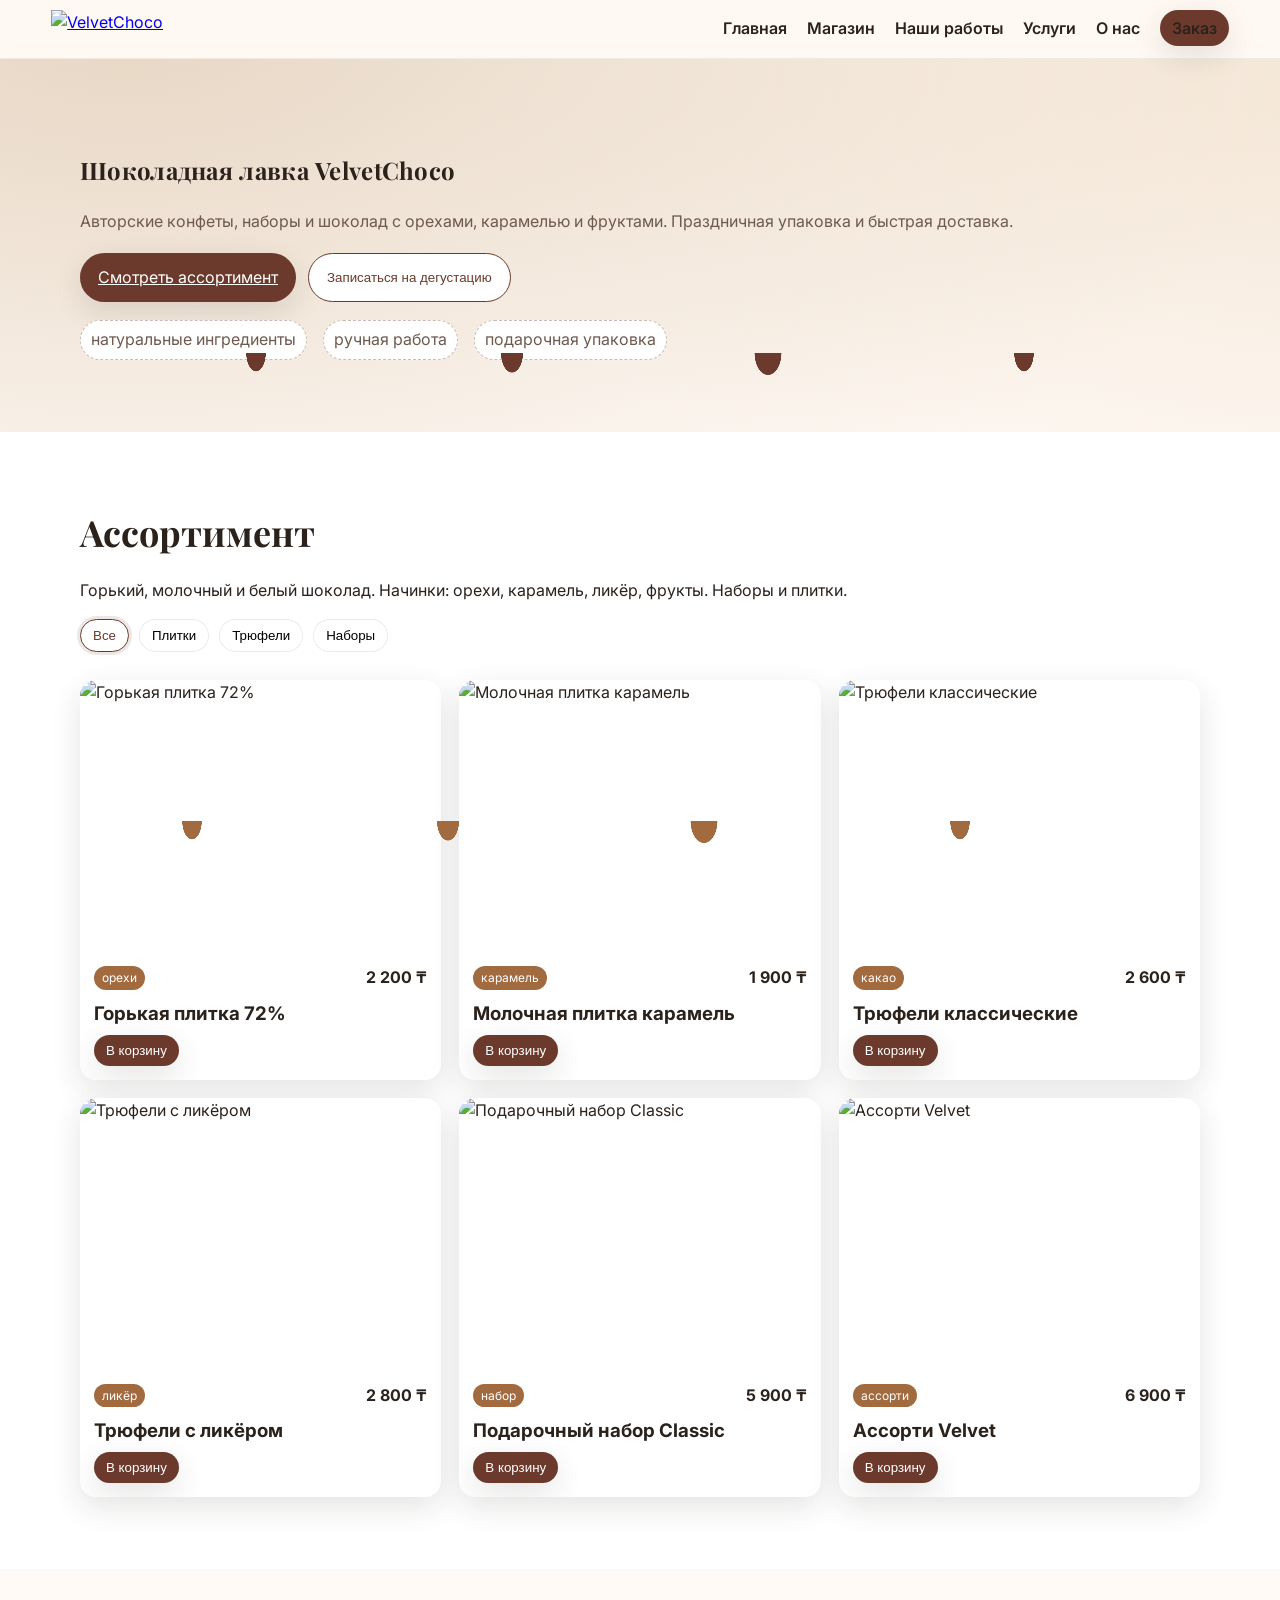
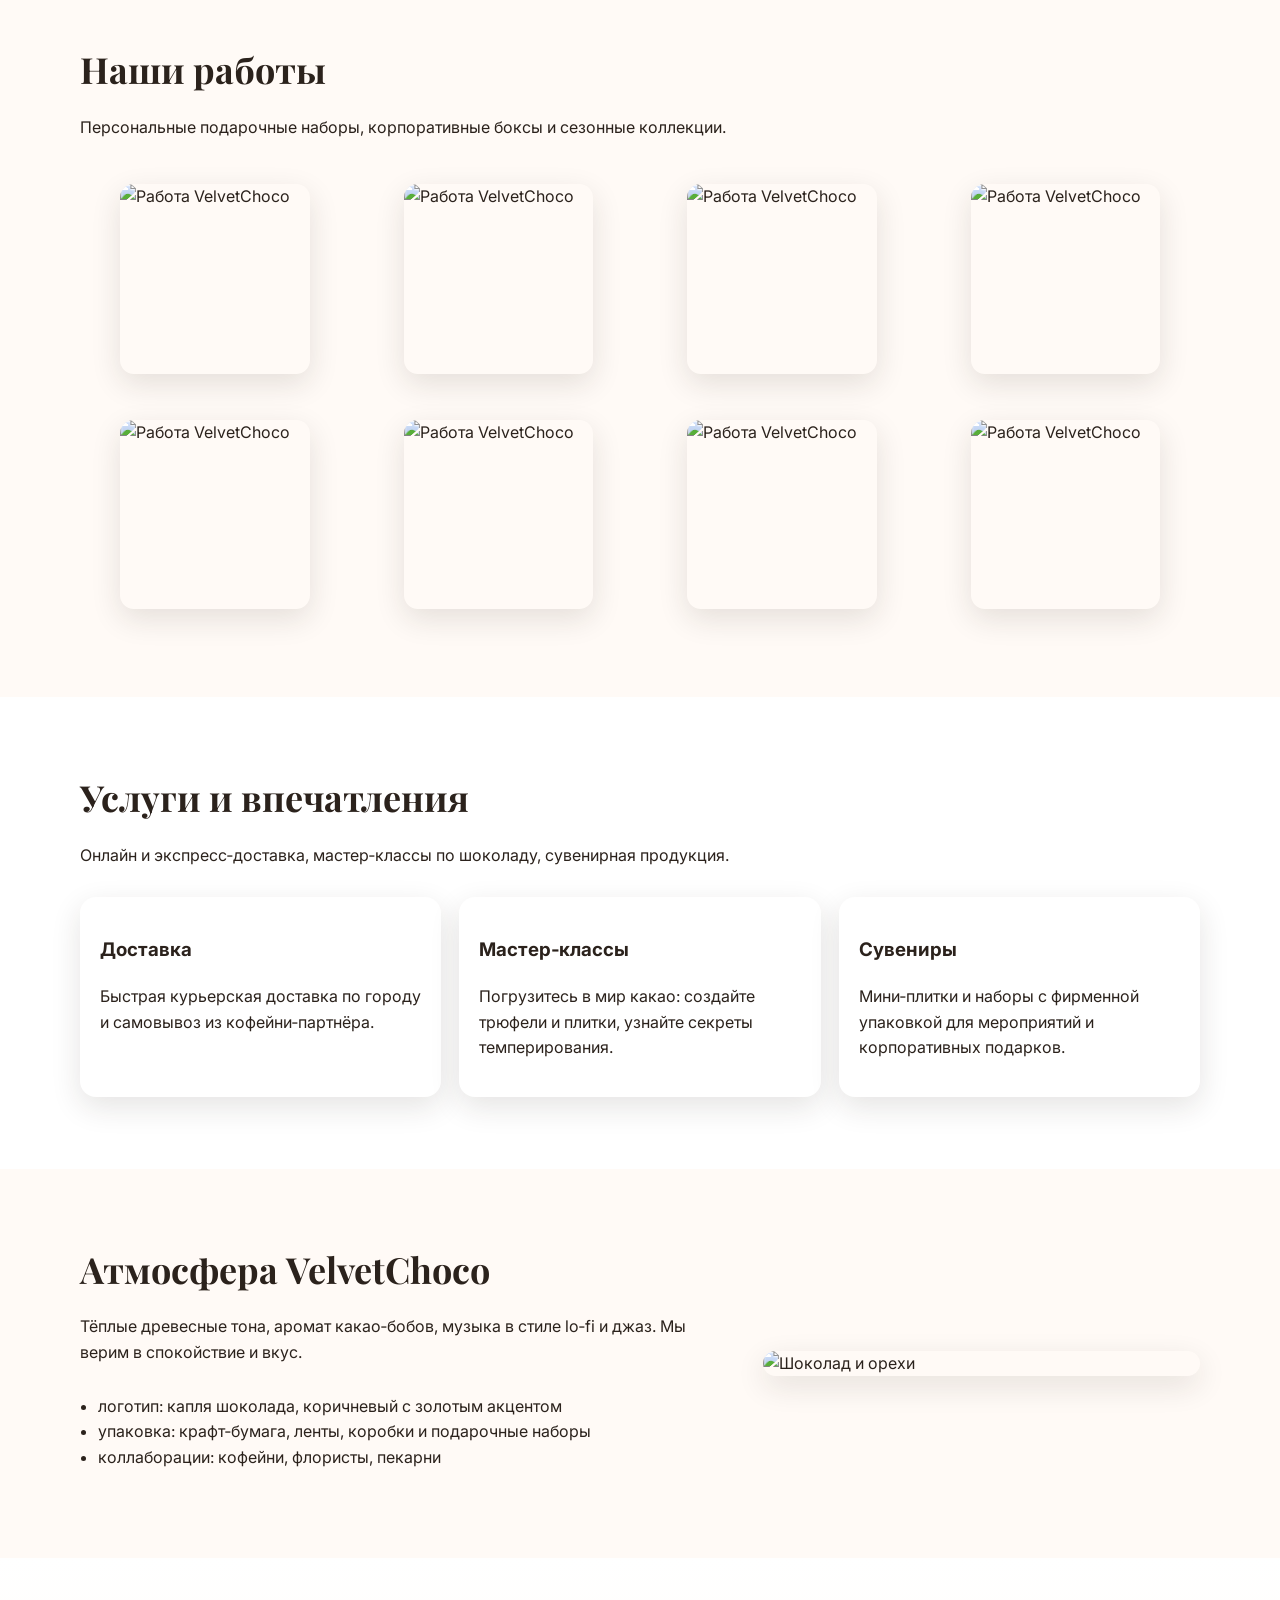
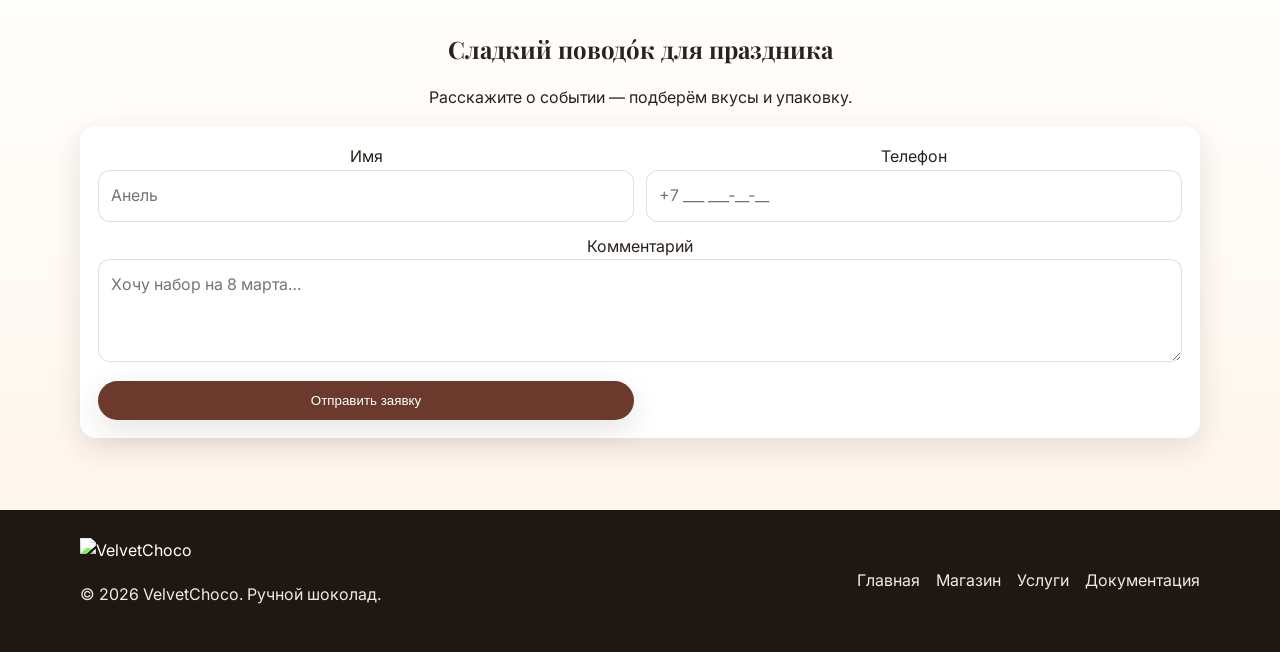
==== index.html @ 66297e2d "Add files via upload" ====
<!doctype html>
<html lang="ru">
<head>
  <meta charset="utf-8">
  <meta name="viewport" content="width=device-width, initial-scale=1">
  <title>VelvetChoco — Шоколадная лавка</title>
  <meta name="description" content="VelvetChoco — авторский шоколад, наборы, мастер‑классы и подарочные решения.">
  <link rel="preconnect" href="https://fonts.googleapis.com">
  <link rel="preconnect" href="https://fonts.gstatic.com" crossorigin>
  <link href="https://fonts.googleapis.com/css2?family=Playfair+Display:wght@500;700&family=Inter:wght@300;400;600&display=swap" rel="stylesheet">
  <link rel="stylesheet" href="/styles.css">
  <link rel="icon" href="/assets/favicon.svg" type="image/svg+xml">
</head>
<body>
  <header class="site-header">
    <a class="logo" href="#hero" aria-label="VelvetChoco">
      <img src="/assets/logo.svg" alt="VelvetChoco">
    </a>
    <nav class="nav" aria-label="Основная навигация">
      <button class="nav__toggle" aria-expanded="false" aria-controls="navMenu">☰</button>
      <ul id="navMenu" class="nav__list">
        <li><a href="#hero">Главная</a></li>
        <li><a href="#assortment">Магазин</a></li>
        <li><a href="#works">Наши работы</a></li>
        <li><a href="#services">Услуги</a></li>
        <li><a href="#about">О нас</a></li>
        <li><a href="#contacts" class="btn btn--sm">Заказ</a></li>
      </ul>
    </nav>
  </header>

  <main>
    <section id="hero" class="hero section">
      <div class="hero__bg" aria-hidden="true"></div>
      <div class="container hero__content">
        <h1 class="display">Шоколадная лавка VelvetChoco</h1>
        <p class="lead">Авторские конфеты, наборы и шоколад с орехами, карамелью и фруктами. Праздничная упаковка и быстрая доставка.</p>
        <div class="cta">
          <a class="btn" href="#assortment">Смотреть ассортимент</a>
          <button class="btn btn--ghost" data-open-modal="#tasteModal">Записаться на дегустацию</button>
        </div>
        <ul class="badges">
          <li>натуральные ингредиенты</li>
          <li>ручная работа</li>
          <li>подарочная упаковка</li>
        </ul>
      </div>
      <div class="drip" aria-hidden="true"></div>
    </section>

    <section id="assortment" class="section section--alt">
      <div class="container">
        <header class="section__header">
          <h2>Ассортимент</h2>
          <p>Горький, молочный и белый шоколад. Начинки: орехи, карамель, ликёр, фрукты. Наборы и плитки.</p>
          <div class="filters" role="tablist" aria-label="Фильтр ассортимента">
            <button class="chip is-active" data-filter="all" role="tab" aria-selected="true">Все</button>
            <button class="chip" data-filter="bars" role="tab">Плитки</button>
            <button class="chip" data-filter="truffles" role="tab">Трюфели</button>
            <button class="chip" data-filter="sets" role="tab">Наборы</button>
          </div>
        </header>
        <div class="grid products" id="productGrid">
          <!-- Товары генерируются JS -->
        </div>
      </div>
    </section>

    <section id="works" class="section">
      <div class="container">
        <header class="section__header">
          <h2>Наши работы</h2>
          <p>Персональные подарочные наборы, корпоративные боксы и сезонные коллекции.</p>
        </header>
        <div class="gallery" id="worksGallery" aria-label="Галерея работ">
          <!-- Карточки добавит JS -->
        </div>
      </div>
    </section>

    <section id="services" class="section section--alt">
      <div class="container">
        <header class="section__header">
          <h2>Услуги и впечатления</h2>
          <p>Онлайн и экспресс‑доставка, мастер‑классы по шоколаду, сувенирная продукция.</p>
        </header>
        <div class="cards three">
          <article class="card reveal">
            <h3>Доставка</h3>
            <p>Быстрая курьерская доставка по городу и самовывоз из кофейни‑партнёра.</p>
          </article>
          <article class="card reveal">
            <h3>Мастер‑классы</h3>
            <p>Погрузитесь в мир какао: создайте трюфели и плитки, узнайте секреты темперирования.</p>
          </article>
          <article class="card reveal">
            <h3>Сувениры</h3>
            <p>Мини‑плитки и наборы с фирменной упаковкой для мероприятий и корпоративных подарков.</p>
          </article>
        </div>
      </div>
    </section>

    <section id="about" class="section">
      <div class="container about">
        <div class="about__text">
          <header class="section__header">
            <h2>Атмосфера VelvetChoco</h2>
            <p>Тёплые древесные тона, аромат какао‑бобов, музыка в стиле lo‑fi и джаз. Мы верим в спокойствие и вкус.</p>
          </header>
          <ul class="list">
            <li>логотип: капля шоколада, коричневый с золотым акцентом</li>
            <li>упаковка: крафт‑бумага, ленты, коробки и подарочные наборы</li>
            <li>коллаборации: кофейни, флористы, пекарни</li>
          </ul>
        </div>
        <div class="about__image">
          <img src="https://images.unsplash.com/photo-1541782814454-bcdb7ca2d766?q=80&w=1200&auto=format&fit=crop" alt="Шоколад и орехи">
        </div>
      </div>
    </section>

    <section id="contacts" class="section section--cta">
      <div class="container cta__wrap">
        <h2>Сладкий поводо́к для праздника</h2>
        <p>Расскажите о событии — подберём вкусы и упаковку.</p>
        <form id="orderForm" class="form" novalidate>
          <label>
            <span>Имя</span>
            <input name="name" type="text" placeholder="Анель" required>
          </label>
          <label>
            <span>Телефон</span>
            <input name="phone" type="tel" placeholder="+7 ___ ___‑__‑__" required>
          </label>
          <label class="wide">
            <span>Комментарий</span>
            <textarea name="msg" rows="3" placeholder="Хочу набор на 8 марта…"></textarea>
          </label>
          <button class="btn" type="submit">Отправить заявку</button>
          <p class="form__note" role="status" aria-live="polite"></p>
        </form>
      </div>
      <div class="drip drip--footer" aria-hidden="true"></div>
    </section>
  </main>

  <footer class="site-footer">
    <div class="container footer__grid">
      <div>
        <img class="footer__logo" src="/assets/logo.svg" alt="VelvetChoco">
        <p>© <span id="year"></span> VelvetChoco. Ручной шоколад.</p>
      </div>
      <ul class="footer__nav">
        <li><a href="#hero">Главная</a></li>
        <li><a href="#assortment">Магазин</a></li>
        <li><a href="#services">Услуги</a></li>
        <li><a href="/docs/index.html">Документация</a></li>
      </ul>
    </div>
  </footer>

  <div class="modal" id="tasteModal" aria-hidden="true" role="dialog" aria-label="Запись на дегустацию">
    <div class="modal__backdrop" data-close-modal></div>
    <div class="modal__dialog">
      <button class="modal__close" aria-label="Закрыть" data-close-modal>×</button>
      <h3>Дегустация VelvetChoco</h3>
      <p>Мы свяжемся и предложим ближайшие даты. Укажите контакт:</p>
      <form class="form form--compact" id="tasteForm">
        <input name="contact" type="text" placeholder="Telegram @nick или телефон" required>
        <button class="btn" type="submit">Отправить</button>
      </form>
      <p class="form__note" id="tasteNote" role="status" aria-live="polite"></p>
    </div>
  </div>

  <script src="/scripts.js" defer></script>
</body>
</html>
---- styles.css ----
/* VelvetChoco Theme */
:root{
  --bg:#fffaf6;
  --text:#2b221c;
  --muted:#6e5a4f;
  --brand:#6b3a2c; /* cocoa */
  --brand-2:#a26a3f; /* caramel */
  --accent:#caa86a; /* gold */
  --surface:#ffffff;
  --shadow:0 10px 30px rgba(43,34,28,.12);
}
*{box-sizing:border-box}
html,body{height:100%}
body{
  margin:0;
  font-family:Inter,system-ui,-apple-system,Segoe UI,Roboto,Arial,sans-serif;
  color:var(--text);
  background:var(--bg);
  line-height:1.6;
}
img{max-width:100%;display:block}
.display{font-family:"Playfair Display",serif;font-weight:700;letter-spacing:.3px}
.lead{color:var(--muted)}
.container{width:min(1120px,92%);margin:0 auto}

/* Header */
.site-header{position:sticky;top:0;z-index:50;background:linear-gradient(180deg,#fff8f2,rgba(255,248,242,.75));backdrop-filter:saturate(1.2) blur(8px);border-bottom:1px solid rgba(0,0,0,.06)}
.site-header .logo img{height:38px}
.site-header{display:flex;align-items:center;justify-content:space-between;padding:10px 4%}
.nav__toggle{display:none;background:none;border:0;font-size:24px}
.nav__list{display:flex;gap:20px;list-style:none;margin:0;padding:0;align-items:center}
.nav__list a{color:var(--text);text-decoration:none;font-weight:600}
.btn{background:var(--brand);color:#fff;border:0;padding:12px 18px;border-radius:999px;box-shadow:var(--shadow);cursor:pointer}
.btn:hover{transform:translateY(-1px)}
.btn--ghost{background:#fff;color:var(--brand);border:1px solid var(--brand);box-shadow:none}
.btn--sm{padding:8px 12px}

/* Hero */
.hero{position:relative;overflow:hidden;padding:96px 0 72px}
.hero__bg{position:absolute;inset:0;background:radial-gradient(1200px 600px at 10% -10%,#e7d6c3,transparent), radial-gradient(1000px 480px at 110% 10%,#f4e6d6,transparent)}
.hero__content{position:relative}
.badges{display:flex;gap:16px;flex-wrap:wrap;padding:0;margin:18px 0 0;list-style:none;color:var(--muted)}
.badges li{border:1px dashed rgba(107,58,44,.35);padding:6px 10px;border-radius:999px;background:#fff}
.cta{display:flex;gap:12px;margin-top:18px}
.drip{position:absolute;left:0;right:0;bottom:-1px;height:80px;background:radial-gradient(16px 30px at 20% 0, var(--brand) 60%, transparent 62%), radial-gradient(18px 32px at 40% 0, var(--brand) 60%, transparent 62%), radial-gradient(22px 36px at 60% 0, var(--brand) 60%, transparent 62%), radial-gradient(16px 30px at 80% 0, var(--brand) 60%, transparent 62%);filter:blur(.2px);}
.drip--footer{background:radial-gradient(16px 30px at 15% 0, var(--brand-2) 60%, transparent 62%), radial-gradient(18px 32px at 35% 0, var(--brand-2) 60%, transparent 62%), radial-gradient(22px 36px at 55% 0, var(--brand-2) 60%, transparent 62%), radial-gradient(16px 30px at 75% 0, var(--brand-2) 60%, transparent 62%)}

/* Sections */
.section{padding:72px 0}
.section--alt{background:#fff}
.section--cta{background:linear-gradient(180deg,#fff, #fff6ec)}
.section__header{margin-bottom:28px}
.section__header h2{font-family:"Playfair Display",serif;font-size:36px;margin:0 0 6px}
.list{padding-left:18px}

/* Filters & products */
.filters{display:flex;gap:10px;flex-wrap:wrap}
.chip{background:#fff;border:1px solid rgba(0,0,0,.08);padding:8px 12px;border-radius:999px;cursor:pointer}
.chip.is-active{border-color:var(--brand);color:var(--brand);box-shadow:0 0 0 3px rgba(107,58,44,.12)}
.grid{display:grid;grid-template-columns:repeat(3,1fr);gap:18px}
.product{background:#fff;border-radius:16px;overflow:hidden;box-shadow:var(--shadow);transform:translateY(6px);opacity:0;transition:transform .6s cubic-bezier(.2,.8,.2,1), opacity .6s}
.product.is-visible{transform:none;opacity:1}
.product__img{aspect-ratio:4/3;object-fit:cover}
.product__body{padding:14px}
.price{font-weight:700}
.tag{color:#fff;background:var(--brand-2);padding:2px 8px;border-radius:999px;font-size:12px}

/* Gallery */
.gallery{display:grid;grid-template-columns:repeat(4,1fr);gap:14px}
.gallery .tile{position:relative;border-radius:14px;overflow:hidden;box-shadow:var(--shadow);opacity:0;transform:translateY(10px);transition:.6s}
.gallery .tile.is-visible{opacity:1;transform:none}
.gallery .tile img{width:100%;height:100%;object-fit:cover;aspect-ratio:1/1}

/* Cards */
.cards.three{display:grid;grid-template-columns:repeat(3,1fr);gap:18px}
.card{background:#fff;border-radius:16px;padding:20px;box-shadow:var(--shadow)}
.reveal{opacity:0;transform:translateY(10px);transition:.6s}
.reveal.is-visible{opacity:1;transform:none}

/* About */
.about{display:grid;grid-template-columns:1.2fr .8fr;gap:28px;align-items:center}
.about__image img{border-radius:16px;box-shadow:var(--shadow)}

/* CTA form */
.form{display:grid;grid-template-columns:repeat(2,1fr);gap:12px;background:#fff;padding:18px;border-radius:16px;box-shadow:var(--shadow)}
.form .wide{grid-column:1/-1}
.form input,.form textarea{width:100%;padding:12px 12px;border:1px solid rgba(0,0,0,.12);border-radius:12px;font:inherit}
.form__note{margin:6px 0 0;color:var(--brand)}
.cta__wrap{text-align:center}
.cta__wrap h2{font-family:"Playfair Display",serif;margin:0 0 8px}

/* Footer */
.site-footer{background:#1f1712;color:#f5e9de;padding:28px 0}
.footer__grid{display:grid;grid-template-columns:1fr auto;align-items:center;gap:18px}
.footer__logo{height:28px;filter:brightness(1.4)}
.footer__nav{display:flex;gap:16px;list-style:none;margin:0;padding:0}
.footer__nav a{color:#f5e9de;text-decoration:none}

/* Modal */
.modal{position:fixed;inset:0;display:none}
.modal[aria-hidden="false"]{display:block}
.modal__backdrop{position:absolute;inset:0;background:rgba(0,0,0,.4);backdrop-filter:blur(2px)}
.modal__dialog{position:relative;margin:10vh auto;background:#fff;border-radius:16px;box-shadow:var(--shadow);padding:20px;width:min(520px,92%)}
.modal__close{position:absolute;top:8px;right:10px;background:#fff;border:1px solid rgba(0,0,0,.08);border-radius:999px;font-size:20px;width:32px;height:32px}
.form--compact{grid-template-columns:1fr auto}

/* Utilities */
.hidden{display:none !important}

/* Responsive */
@media (max-width: 980px){
  .grid{grid-template-columns:repeat(2,1fr)}
  .gallery{grid-template-columns:repeat(3,1fr)}
  .about{grid-template-columns:1fr}
}
@media (max-width: 720px){
  .nav__toggle{display:block}
  .nav__list{position:absolute;right:4%;top:60px;background:#fff;border:1px solid rgba(0,0,0,.06);border-radius:12px;padding:10px 12px;flex-direction:column;align-items:flex-start;display:none}
  .nav__list.is-open{display:flex}
  .hero{padding-top:88px}
  .grid,.cards.three{grid-template-columns:1fr}
  .gallery{grid-template-columns:repeat(2,1fr)}
  .form{grid-template-columns:1fr}
  .cta{flex-direction:column;align-items:flex-start}
}
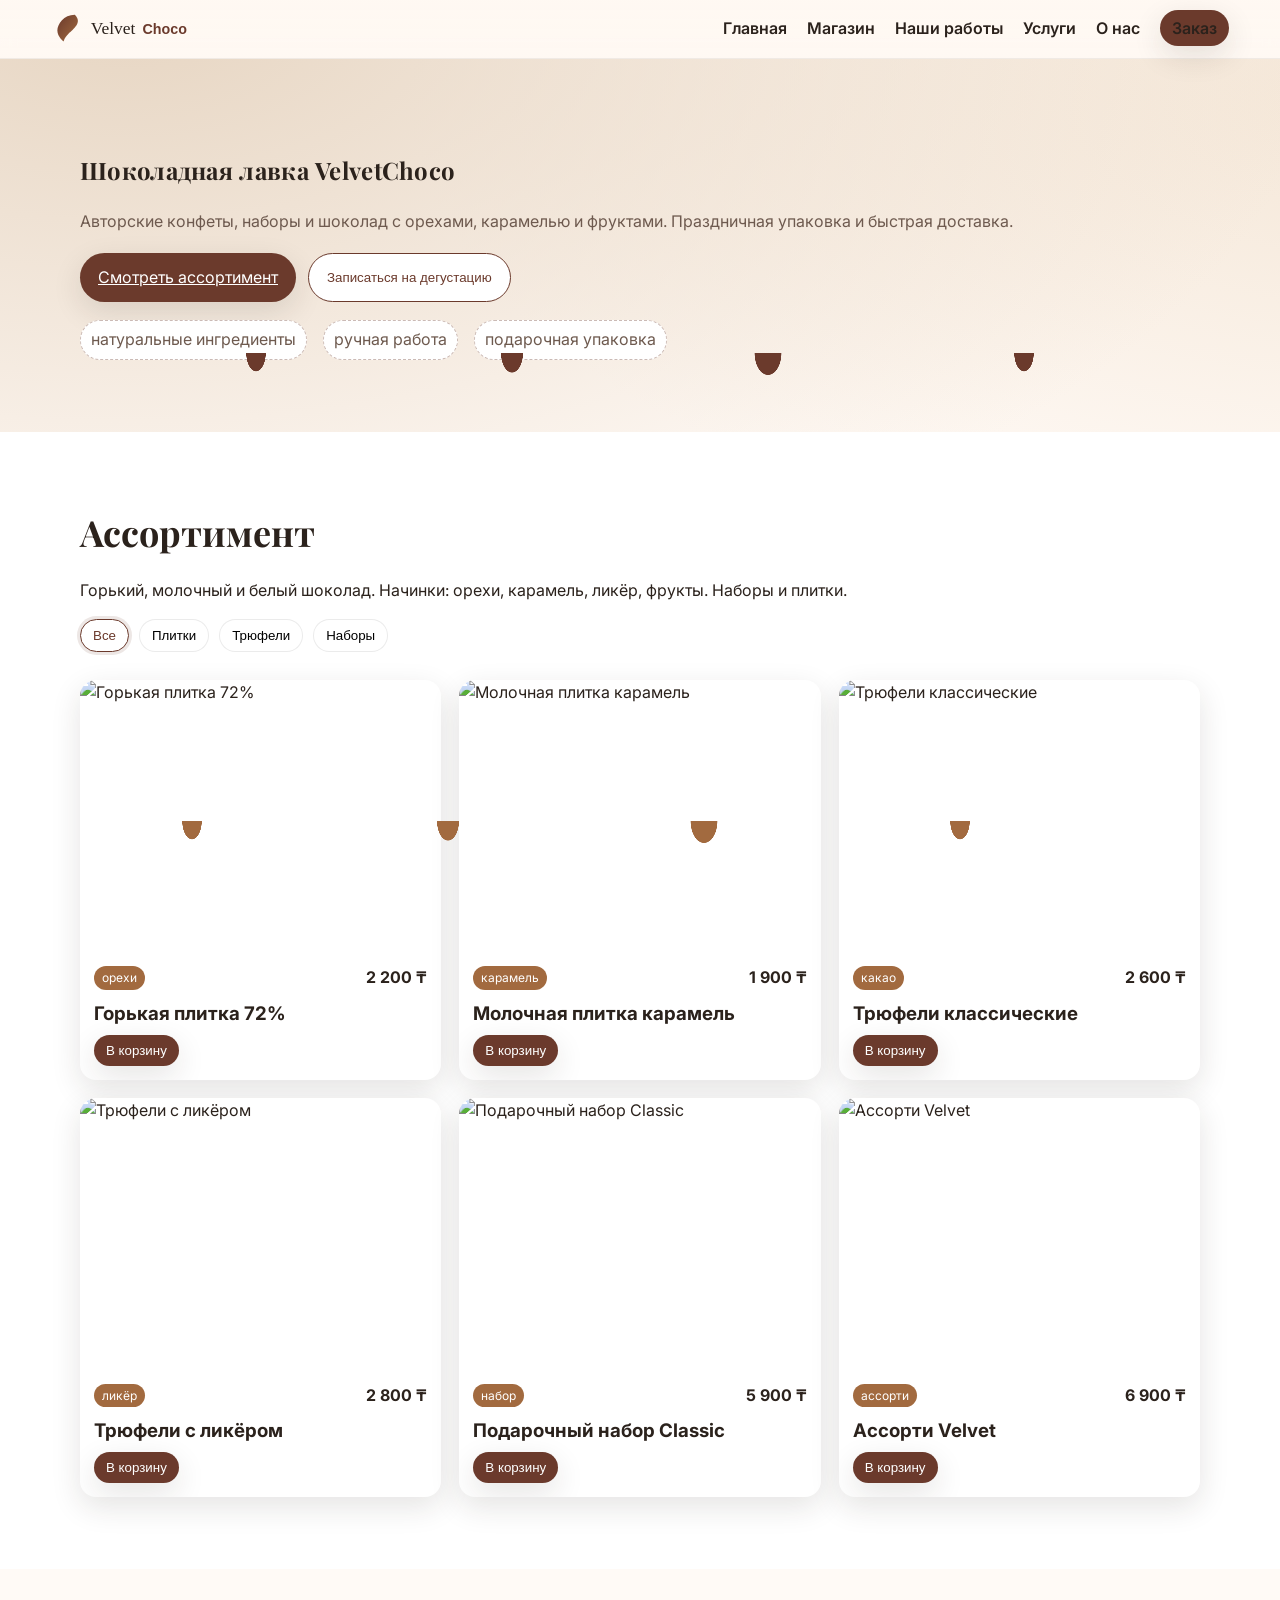
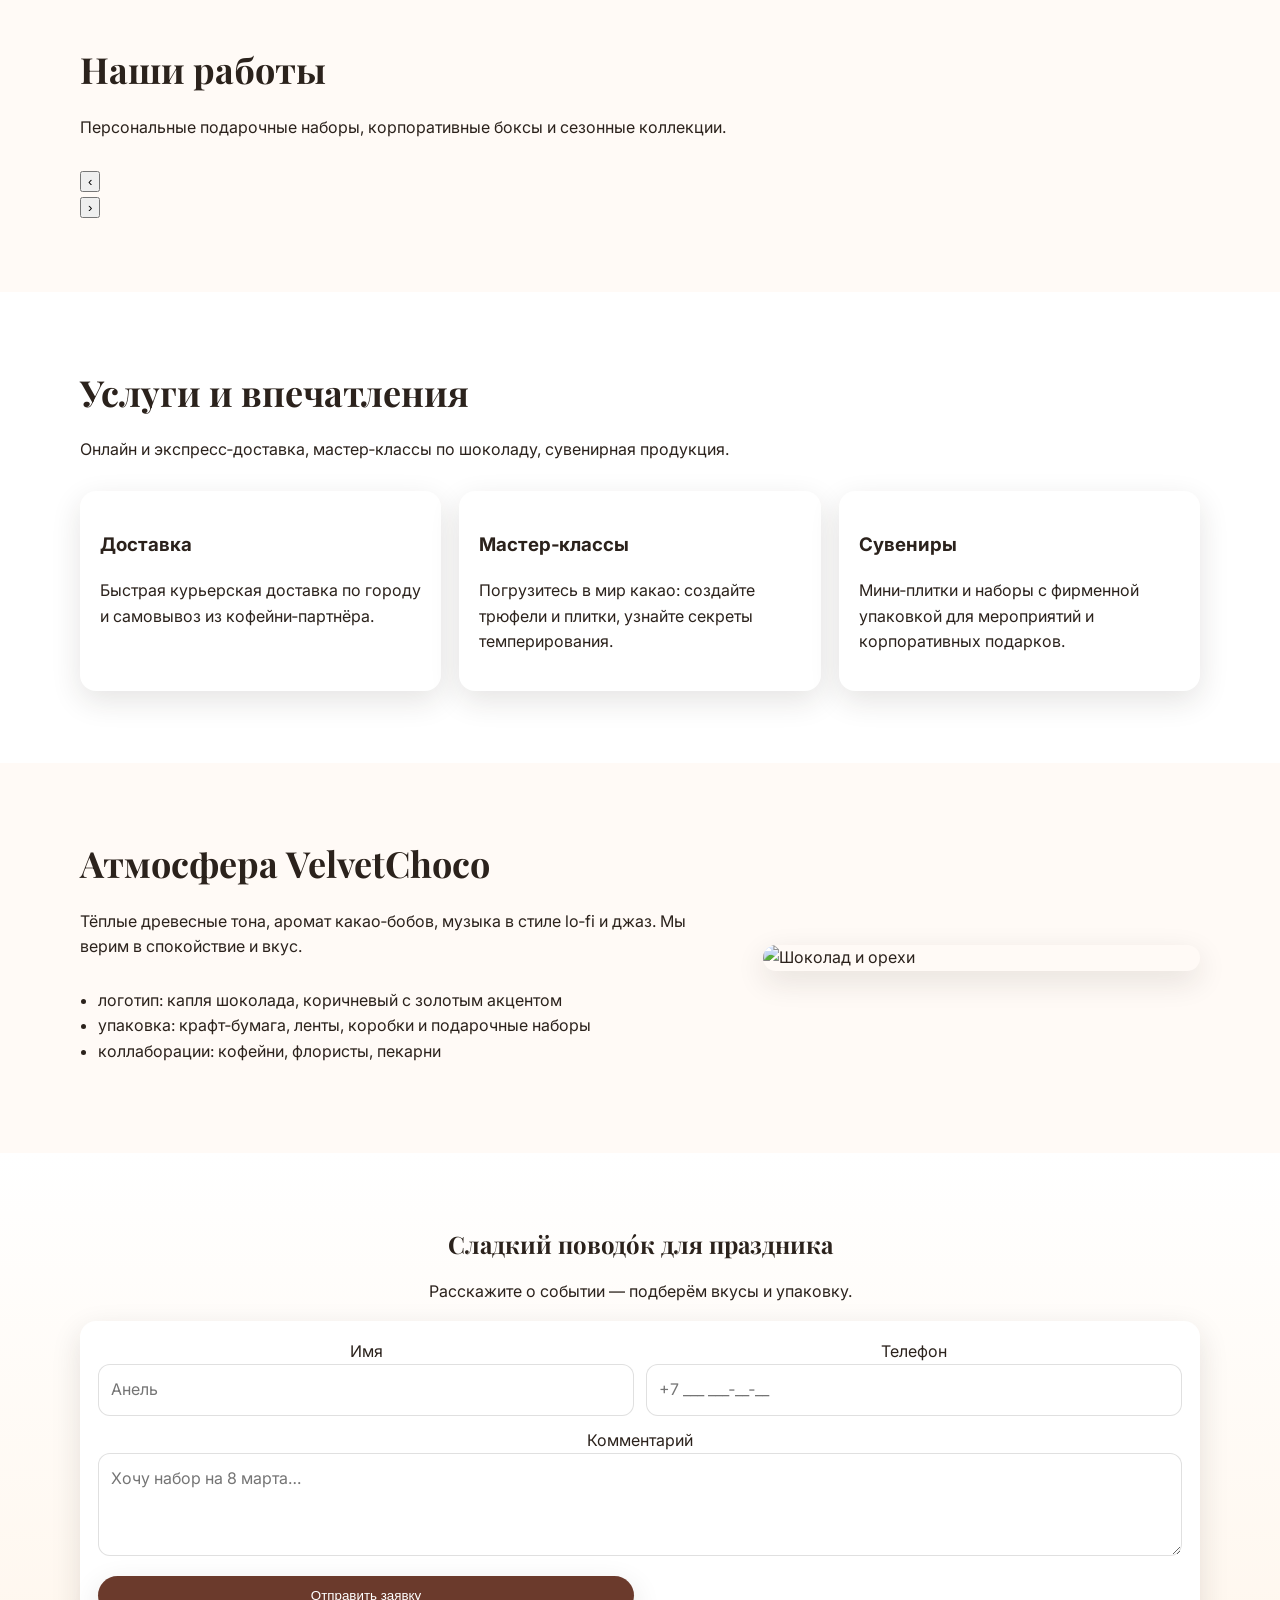
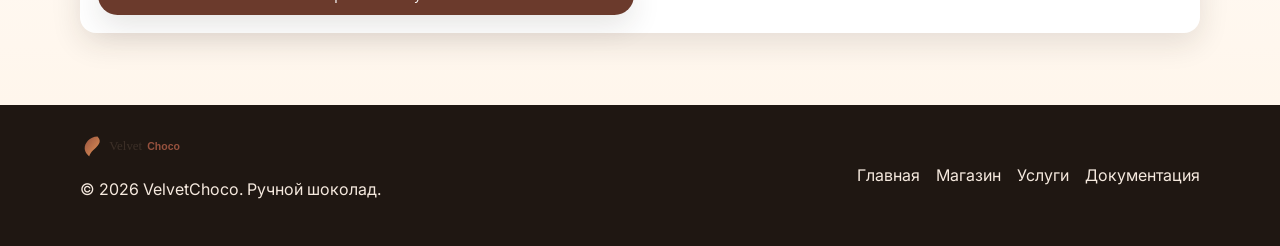
==== commit dcf7f64a: "Update index.html" ====
--- a/index.html
+++ b/index.html
@@ -72,8 +72,12 @@
           <h2>Наши работы</h2>
           <p>Персональные подарочные наборы, корпоративные боксы и сезонные коллекции.</p>
         </header>
-        <div class="gallery" id="worksGallery" aria-label="Галерея работ">
-          <!-- Карточки добавит JS -->
+        <div class="slider" id="worksSlider" aria-label="Слайд-шоу работ">
+          <button class="slider__btn slider__btn--prev" aria-label="Предыдущий">‹</button>
+          <div class="slider__viewport">
+            <div class="slider__track" id="worksTrack"><!-- слайды рендерит JS --></div>
+          </div>
+          <button class="slider__btn slider__btn--next" aria-label="Следующий">›</button>
         </div>
       </div>
     </section>
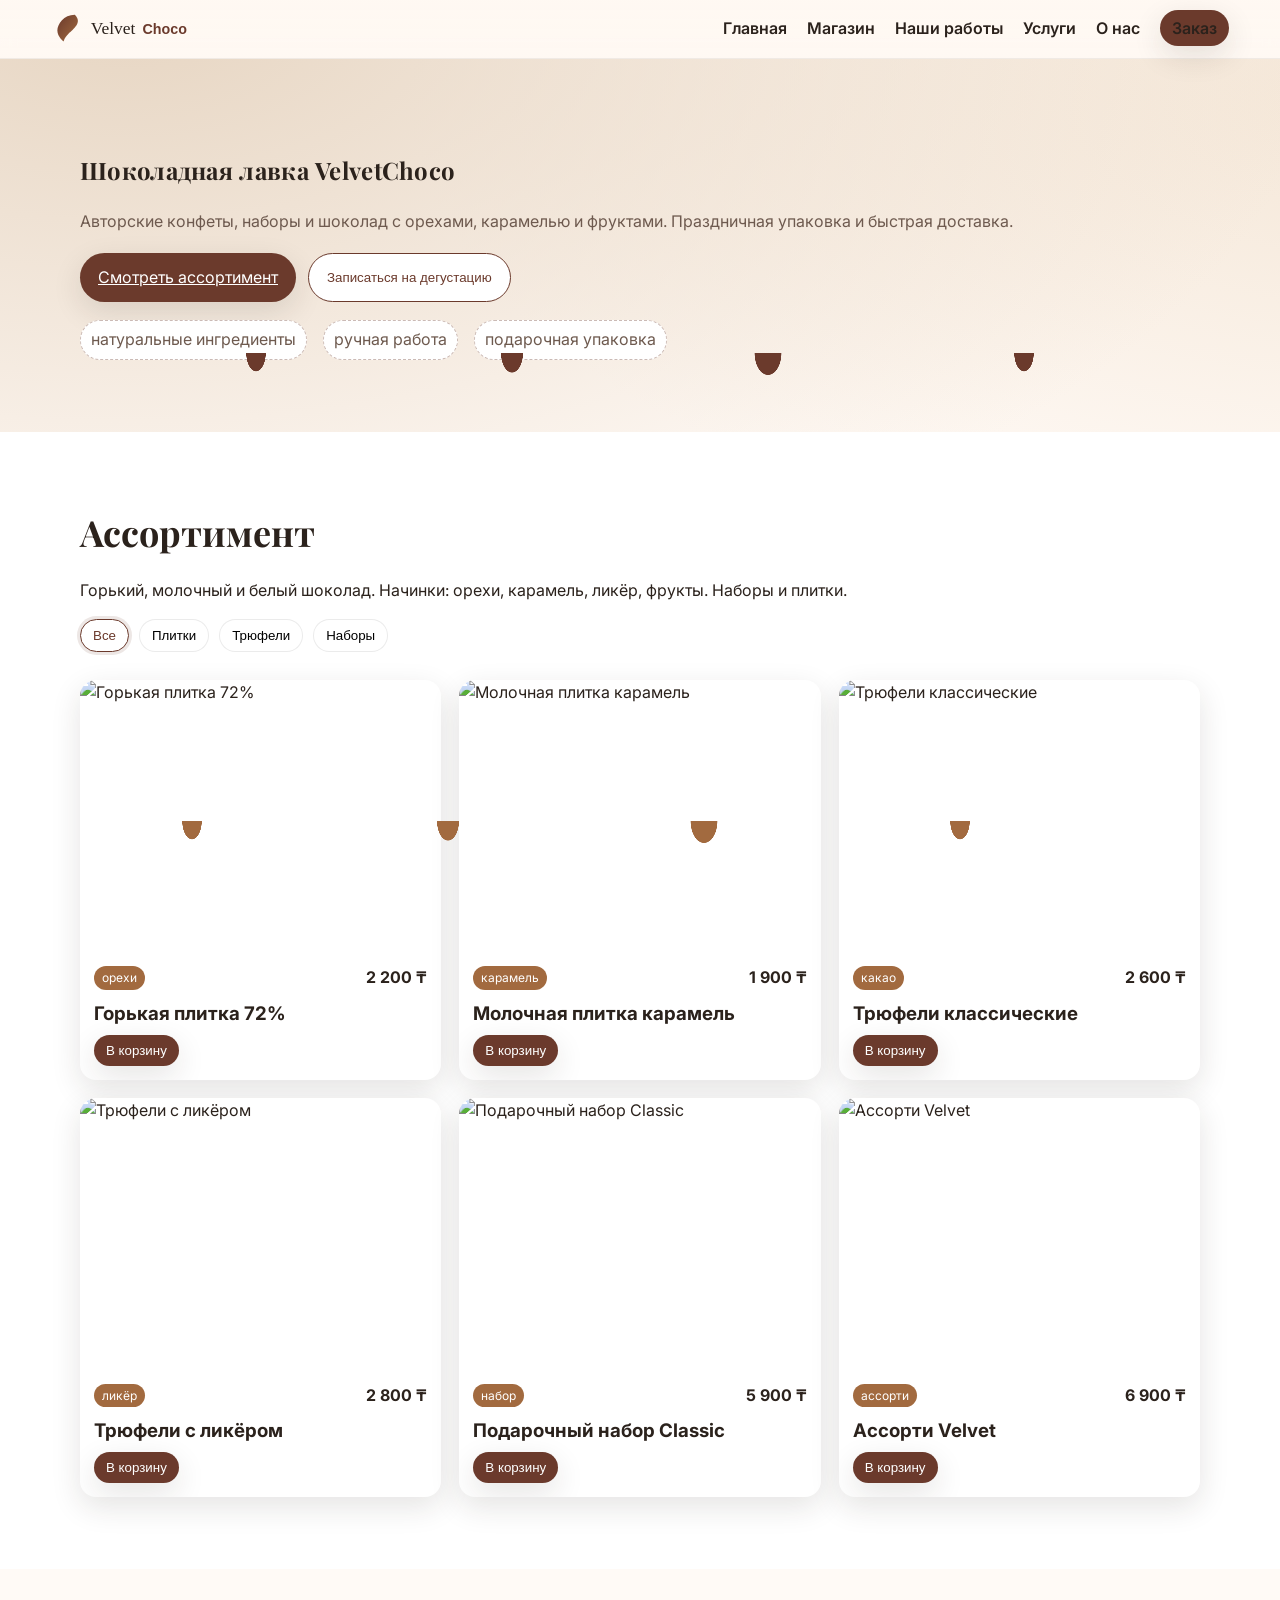
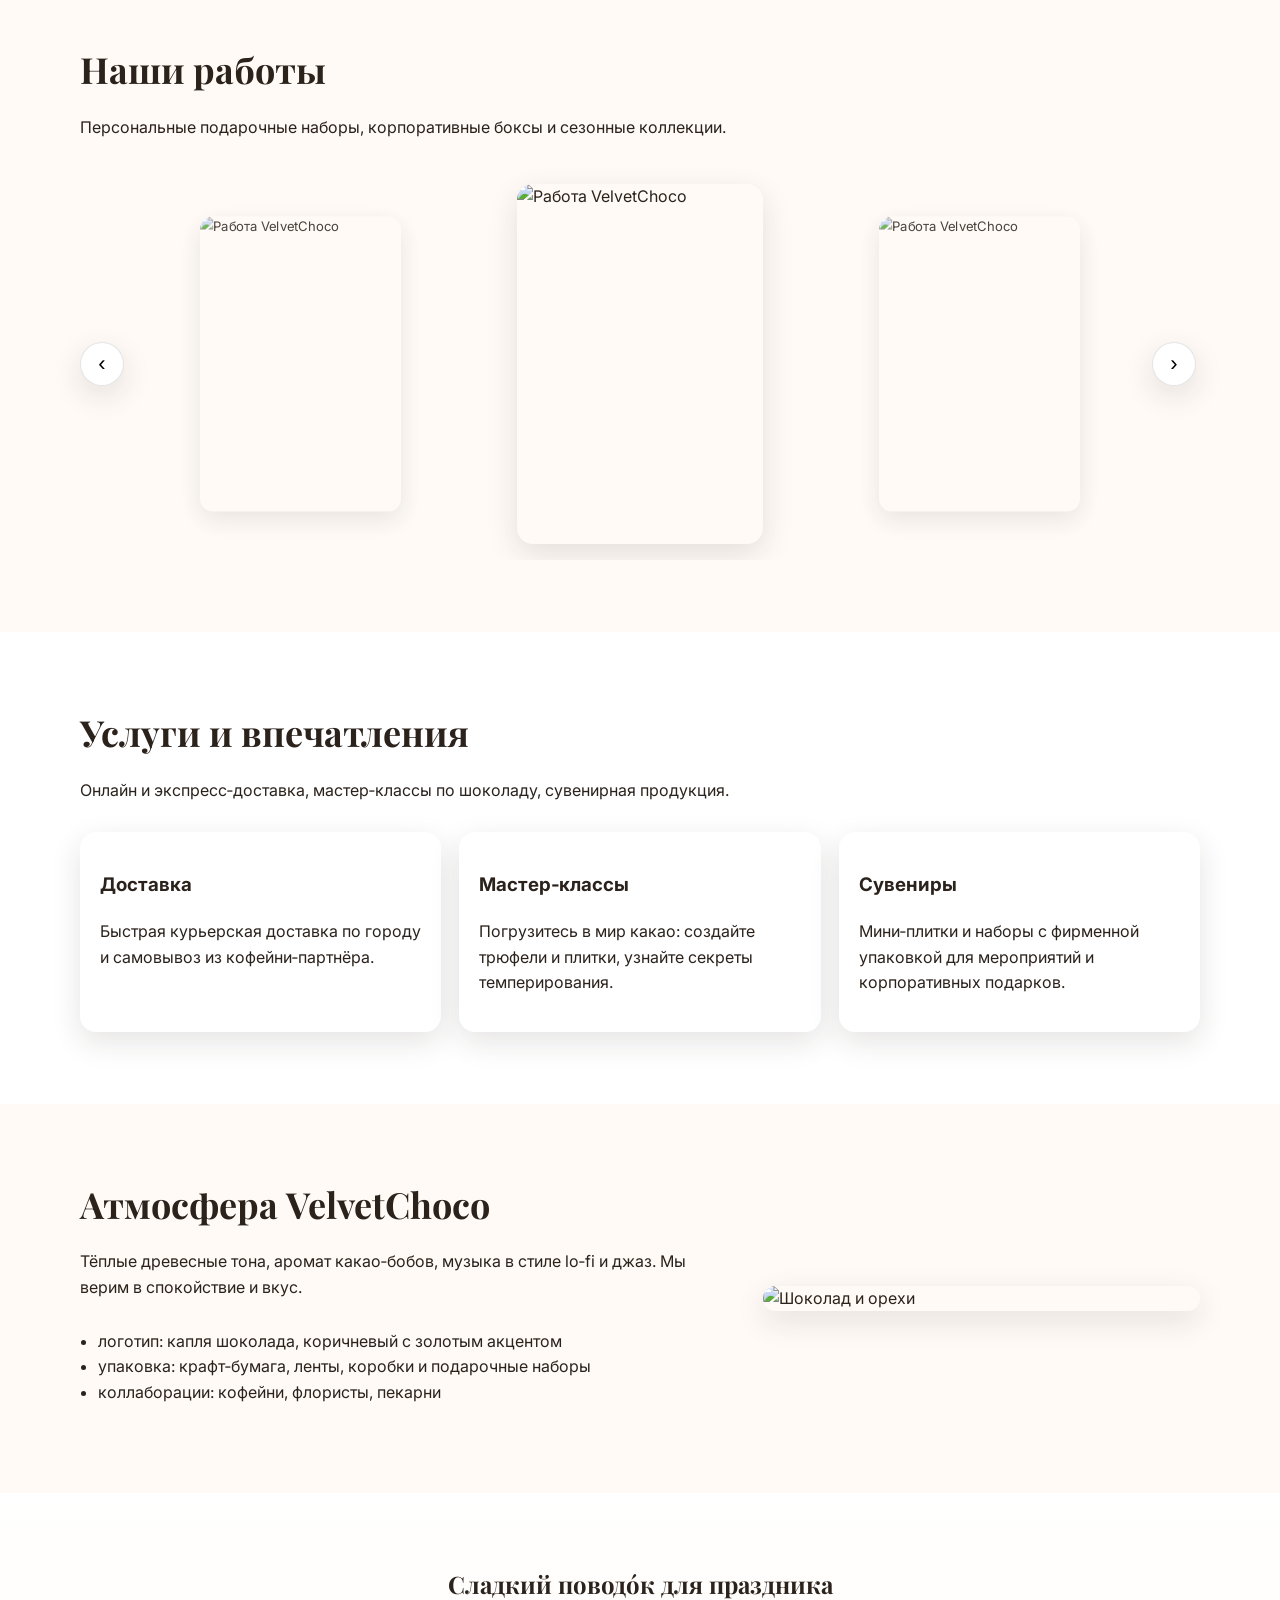
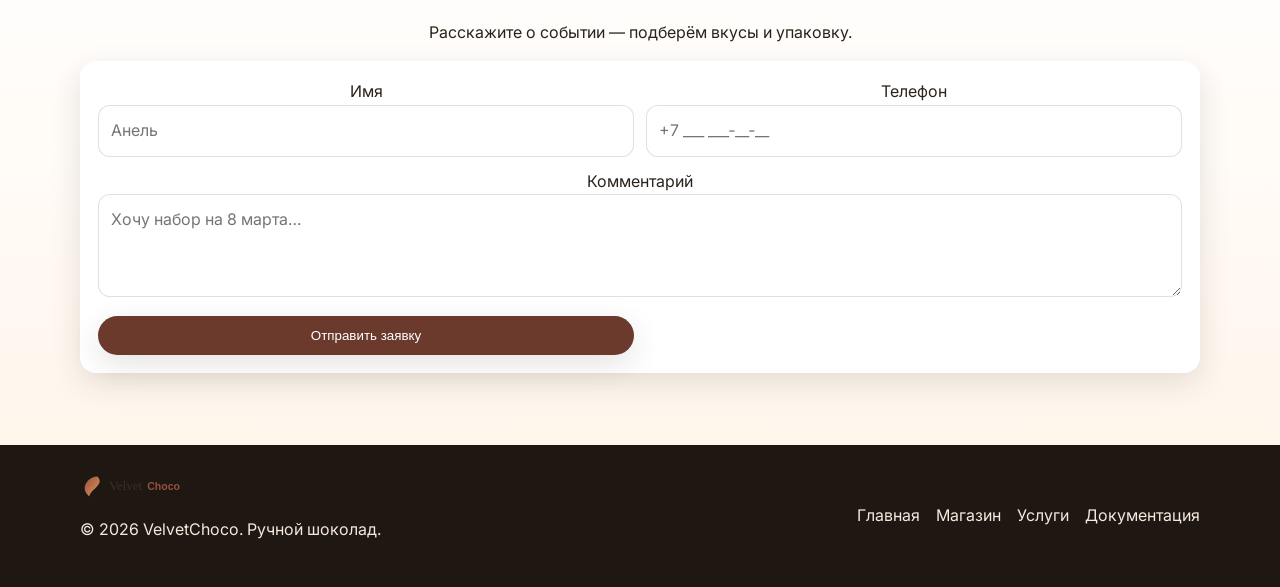
==== commit aa9b77a2: "Update index.html" ====
--- a/index.html
+++ b/index.html
@@ -183,3 +183,4 @@
 </html>
 
 
+
--- a/styles.css
+++ b/styles.css
@@ -66,10 +66,20 @@
 .tag{color:#fff;background:var(--brand-2);padding:2px 8px;border-radius:999px;font-size:12px}
 
 /* Gallery */
-.gallery{display:grid;grid-template-columns:repeat(4,1fr);gap:14px}
-.gallery .tile{position:relative;border-radius:14px;overflow:hidden;box-shadow:var(--shadow);opacity:0;transform:translateY(10px);transition:.6s}
-.gallery .tile.is-visible{opacity:1;transform:none}
-.gallery .tile img{width:100%;height:100%;object-fit:cover;aspect-ratio:1/1}
+/* Slider (works) */
+.slider{position:relative;display:grid;grid-template-columns:48px 1fr 48px;gap:10px;align-items:center}
+.slider__viewport{overflow:hidden}
+.slider__track{display:grid;grid-auto-flow:column;gap:14px;align-items:center;transition:transform .6s cubic-bezier(.2,.8,.2,1)}
+.slide{position:relative;border-radius:16px;overflow:hidden;box-shadow:var(--shadow);}
+.slide--side{scale:.82;opacity:.85;filter:saturate(.9)}
+.slide img{display:block;width:100%;height:360px;object-fit:cover}
+.slider__btn{height:44px;width:44px;border-radius:50%;border:1px solid rgba(0,0,0,.1);background:#fff;box-shadow:var(--shadow);cursor:pointer;font-size:22px}
+.slider__btn:hover{transform:translateY(-1px)}
+@media(max-width:980px){.slide img{height:280px}}
+@media(max-width:720px){
+  .slider{grid-template-columns:36px 1fr 36px}
+  .slide img{height:220px}
+}
 
 /* Cards */
 .cards.three{display:grid;grid-template-columns:repeat(3,1fr);gap:18px}
